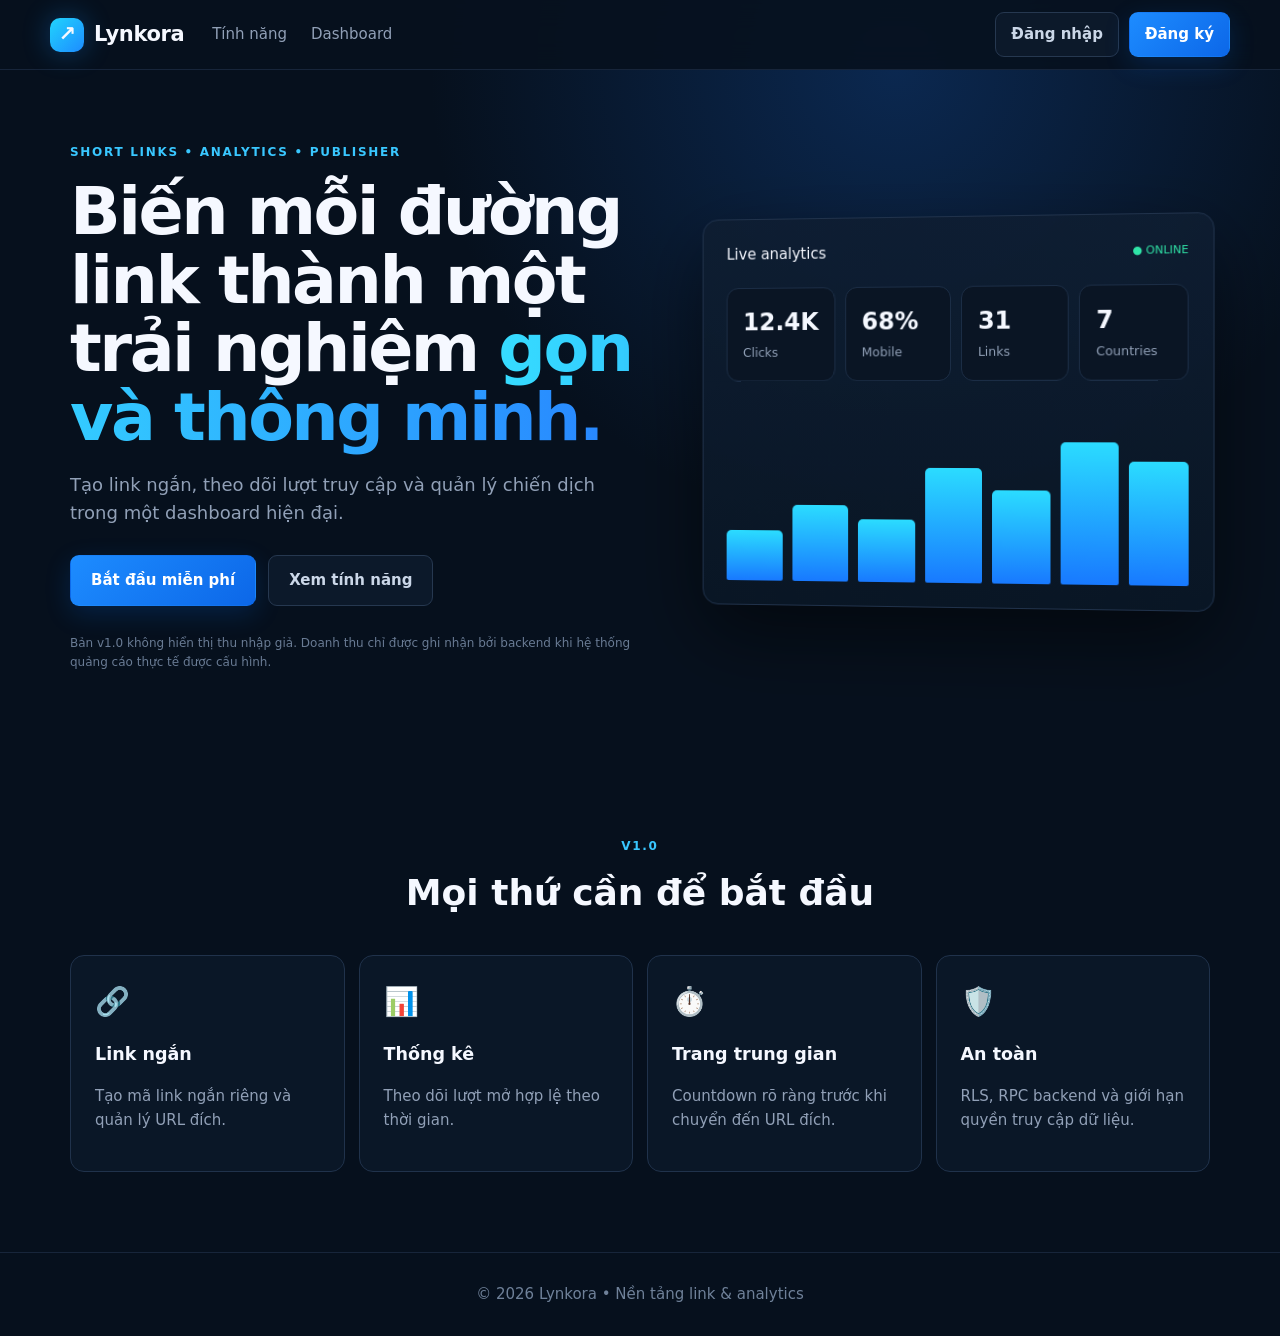
==== index.html @ f9907dd0 "Add files via upload" ====
<!doctype html>
<html lang="vi">
<head>
  <meta charset="utf-8">
  <meta name="viewport" content="width=device-width,initial-scale=1,viewport-fit=cover">
  <meta name="theme-color" content="#07101d">
  <title>Lynkora — Rút gọn link thông minh</title>
  <link rel="stylesheet" href="styles.css?v=1">
</head>
<body>
<header class="topbar">
  <a class="brand" href="index.html"><span class="logo">↗</span><span>Lynkora</span></a>
  <nav><a href="#features">Tính năng</a><a href="dashboard.html">Dashboard</a></nav>
  <div class="auth-actions"><a class="ghost" href="auth.html">Đăng nhập</a><a class="primary" href="auth.html#register">Đăng ký</a></div>
</header>

<main>
  <section class="hero">
    <div class="hero-copy">
      <span class="eyebrow">SHORT LINKS • ANALYTICS • PUBLISHER</span>
      <h1>Biến mỗi đường link thành một trải nghiệm <span>gọn và thông minh.</span></h1>
      <p>Tạo link ngắn, theo dõi lượt truy cập và quản lý chiến dịch trong một dashboard hiện đại.</p>
      <div class="hero-actions"><a class="primary big" href="auth.html#register">Bắt đầu miễn phí</a><a class="ghost big" href="#features">Xem tính năng</a></div>
      <p class="fine">Bản v1.0 không hiển thị thu nhập giả. Doanh thu chỉ được ghi nhận bởi backend khi hệ thống quảng cáo thực tế được cấu hình.</p>
    </div>
    <div class="hero-card">
      <div class="mini-head"><span>Live analytics</span><span class="dot">● ONLINE</span></div>
      <div class="metric-grid">
        <div><b>12.4K</b><small>Clicks</small></div><div><b>68%</b><small>Mobile</small></div>
        <div><b>31</b><small>Links</small></div><div><b>7</b><small>Countries</small></div>
      </div>
      <div class="bars"><i style="height:32%"></i><i style="height:48%"></i><i style="height:39%"></i><i style="height:72%"></i><i style="height:58%"></i><i style="height:88%"></i><i style="height:76%"></i></div>
    </div>
  </section>

  <section id="features" class="section">
    <div class="section-title"><span class="eyebrow">V1.0</span><h2>Mọi thứ cần để bắt đầu</h2></div>
    <div class="features">
      <article><span>🔗</span><h3>Link ngắn</h3><p>Tạo mã link ngắn riêng và quản lý URL đích.</p></article>
      <article><span>📊</span><h3>Thống kê</h3><p>Theo dõi lượt mở hợp lệ theo thời gian.</p></article>
      <article><span>⏱️</span><h3>Trang trung gian</h3><p>Countdown rõ ràng trước khi chuyển đến URL đích.</p></article>
      <article><span>🛡️</span><h3>An toàn</h3><p>RLS, RPC backend và giới hạn quyền truy cập dữ liệu.</p></article>
    </div>
  </section>
</main>
<footer>© 2026 Lynkora • Nền tảng link & analytics</footer>
<script src="config.js?v=1"></script><script src="app.js?v=1"></script>
</body></html>
---- styles.css ----
:root{--bg:#06101d;--panel:#0b1728;--panel2:#0e1d31;--line:#20324b;--text:#f5f8ff;--muted:#91a0b7;--blue:#1d8cff;--cyan:#21d4fd;--green:#2fe4a7}*{box-sizing:border-box}html{scroll-behavior:smooth}body{margin:0;background:radial-gradient(circle at 70% 5%,#0b2850 0,transparent 30%),var(--bg);color:var(--text);font:15px/1.55 system-ui,-apple-system,BlinkMacSystemFont,"Segoe UI",sans-serif}a{color:inherit;text-decoration:none}button,input{font:inherit}.topbar{height:70px;display:flex;align-items:center;gap:28px;padding:0 max(20px,calc((100vw - 1180px)/2));border-bottom:1px solid #17253a;background:#07111ee8;backdrop-filter:blur(14px);position:sticky;top:0;z-index:10}.brand{display:flex;align-items:center;gap:10px;font-size:21px;font-weight:850;letter-spacing:-.4px}.logo{display:grid;place-items:center;width:34px;height:34px;border-radius:10px;background:linear-gradient(135deg,var(--cyan),var(--blue));box-shadow:0 0 28px #168fff55}.topbar nav{display:flex;gap:24px;color:var(--muted)}.auth-actions{margin-left:auto;display:flex;gap:10px;align-items:center}.primary,.ghost{border:1px solid transparent;border-radius:9px;padding:10px 15px;font-weight:750;cursor:pointer}.primary{background:linear-gradient(135deg,var(--blue),#0c67e8);color:white;box-shadow:0 8px 26px #0875ff2e}.ghost{background:#0c192a;color:#cbd7e8;border-color:#263850}.big{padding:13px 20px}.full{width:100%}.tiny{padding:6px 10px;font-size:12px}.hero{min-height:590px;max-width:1180px;margin:auto;display:grid;grid-template-columns:1.05fr .95fr;gap:60px;align-items:center;padding:70px 20px}.hero h1{font-size:clamp(40px,5.2vw,68px);line-height:1.03;letter-spacing:-2.5px;margin:14px 0 20px}.hero h1 span{background:linear-gradient(90deg,#36dcff,#2888ff);color:transparent;background-clip:text}.hero-copy>p{color:var(--muted);max-width:650px;font-size:18px}.eyebrow{font-size:12px;font-weight:850;letter-spacing:1.7px;color:#39c7ff}.hero-actions{display:flex;gap:12px;margin:28px 0}.fine{font-size:12px!important;color:#697b94!important}.hero-card,.panel{background:linear-gradient(180deg,#0e1d31e8,#091625e8);border:1px solid var(--line);border-radius:16px;box-shadow:0 30px 80px #0008}.hero-card{padding:24px;transform:perspective(900px) rotateY(-4deg)}.mini-head,.row-between{display:flex;justify-content:space-between;align-items:center}.dot{color:var(--green);font-size:11px}.metric-grid,.stats{display:grid;grid-template-columns:repeat(4,1fr);gap:10px;margin:22px 0}.metric-grid div,.stats article{background:#0a1524;border:1px solid #1b2d45;border-radius:12px;padding:16px}.metric-grid b,.stats b{display:block;font-size:24px}.metric-grid small,.stats small{color:var(--muted)}.bars{height:180px;display:flex;align-items:end;gap:10px;padding-top:20px}.bars i{flex:1;border-radius:5px 5px 2px 2px;background:linear-gradient(#2bdcff,#1879ff)}.section{max-width:1180px;margin:auto;padding:80px 20px}.section-title{text-align:center;margin-bottom:34px}.section-title h2{font-size:36px;margin:8px}.features{display:grid;grid-template-columns:repeat(4,1fr);gap:14px}.features article{padding:24px;background:#0a1727;border:1px solid var(--line);border-radius:14px}.features article span{font-size:28px}.features p,.muted{color:var(--muted)}footer{text-align:center;color:#6f8199;border-top:1px solid #17253a;padding:30px}.center-page{min-height:100vh;display:grid;place-items:center;padding:80px 18px}.floating{position:absolute;top:24px;left:24px}.auth-shell{width:min(440px,100%)}.tabs{display:grid;grid-template-columns:1fr 1fr;background:#081421;border:1px solid var(--line);border-radius:12px 12px 0 0;overflow:hidden}.tabs button{padding:13px;background:transparent;color:var(--muted);border:0}.tabs button.active{background:#10223a;color:white}.auth-shell .panel{border-radius:0 0 16px 16px}.panel{padding:24px}.panel h1,.panel h2{margin-top:0}.panel label{display:block;margin:15px 0;color:#c8d4e5;font-weight:650}.panel input,.shorten input{width:100%;margin-top:7px;padding:13px;border-radius:9px;border:1px solid #263b58;background:#071321;color:white;outline:none}.panel input:focus,.shorten input:focus{border-color:var(--blue);box-shadow:0 0 0 3px #168cff1d}.hidden{display:none!important}.msg{min-height:22px;color:#64d7ff;margin-top:12px}.gate{width:min(520px,100%);text-align:center}.countdown{font-size:76px;font-weight:900;margin:25px 0;color:#3ccfff;text-shadow:0 0 35px #21bfff66}.dash{max-width:1180px;margin:30px auto;display:grid;grid-template-columns:210px 1fr;gap:24px;padding:0 20px}.dash aside{display:flex;flex-direction:column;gap:7px}.dash aside b{padding:12px}.dash aside a{padding:11px 12px;border-radius:8px;color:var(--muted)}.dash aside a.active,.dash aside a:hover{background:#102039;color:white}.dash-main{min-width:0}.dash-title{margin-bottom:18px}.dash-title h1{font-size:36px;margin:5px 0}.stats{grid-template-columns:repeat(3,1fr)}.dash-main>.panel{margin:16px 0}.shorten{display:grid;grid-template-columns:1fr auto;gap:10px}.shorten input{margin:0}.link-list{display:grid;gap:8px}.link-row{display:flex;justify-content:space-between;gap:12px;align-items:center;background:#081421;border:1px solid #1c2c43;border-radius:10px;padding:13px}.link-row small{display:block;color:var(--muted);max-width:550px;overflow:hidden;text-overflow:ellipsis;white-space:nowrap}.link-row>div:last-child{display:flex;gap:10px;align-items:center;color:var(--muted)}
@media(max-width:800px){.topbar nav{display:none}.topbar{padding:0 14px}.auth-actions .muted{display:none}.hero{grid-template-columns:1fr;padding-top:45px}.hero-card{transform:none}.features{grid-template-columns:1fr 1fr}.metric-grid{grid-template-columns:1fr 1fr}.dash{grid-template-columns:1fr}.dash aside{display:none}.stats{grid-template-columns:repeat(3,1fr)}}
@media(max-width:520px){.topbar .ghost{display:none}.hero h1{font-size:43px}.hero-actions{flex-direction:column}.features{grid-template-columns:1fr}.stats{grid-template-columns:1fr}.shorten{grid-template-columns:1fr}.link-row{align-items:flex-start;flex-direction:column}.link-row>div:last-child{width:100%;justify-content:space-between}}
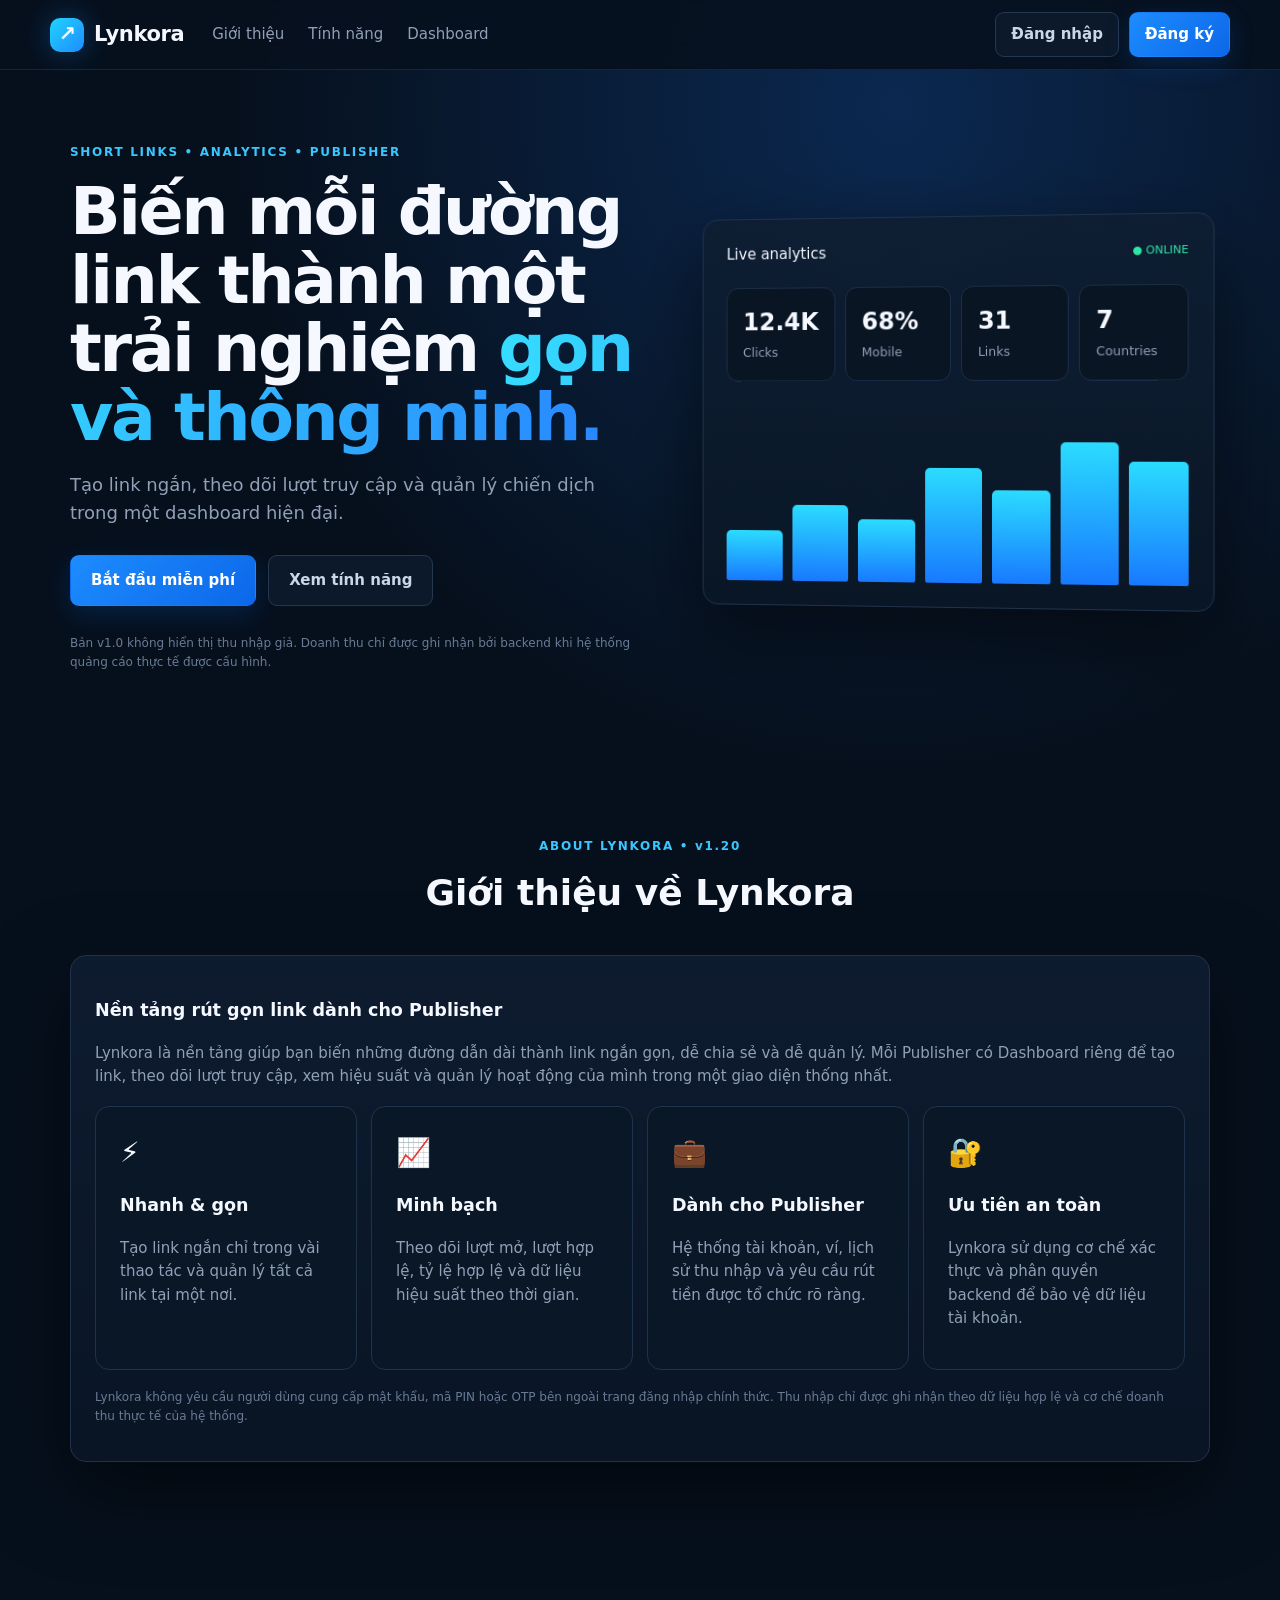
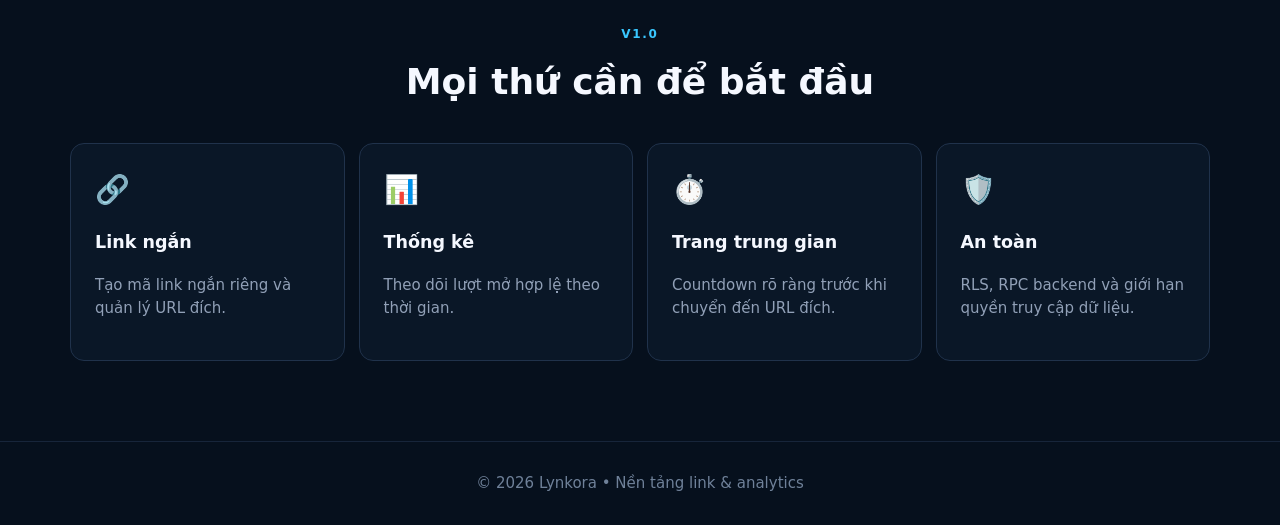
==== commit e0da384c: "Add files via upload" ====
--- a/index.html
+++ b/index.html
@@ -10,7 +10,7 @@
 <body>
 <header class="topbar">
   <a class="brand" href="index.html"><span class="logo">↗</span><span>Lynkora</span></a>
-  <nav><a href="#features">Tính năng</a><a href="dashboard.html">Dashboard</a></nav>
+  <nav><a href="#about">Giới thiệu</a><a href="#features">Tính năng</a><a href="dashboard.html">Dashboard</a></nav>
   <div class="auth-actions"><a class="ghost" href="auth.html">Đăng nhập</a><a class="primary" href="auth.html#register">Đăng ký</a></div>
 </header>
 
@@ -33,6 +33,21 @@
     </div>
   </section>
 
+  <section id="about" class="section">
+    <div class="section-title"><span class="eyebrow">ABOUT LYNKORA • v1.20</span><h2>Giới thiệu về Lynkora</h2></div>
+    <div class="panel">
+      <h3>Nền tảng rút gọn link dành cho Publisher</h3>
+      <p class="muted">Lynkora là nền tảng giúp bạn biến những đường dẫn dài thành link ngắn gọn, dễ chia sẻ và dễ quản lý. Mỗi Publisher có Dashboard riêng để tạo link, theo dõi lượt truy cập, xem hiệu suất và quản lý hoạt động của mình trong một giao diện thống nhất.</p>
+      <div class="features" style="margin-top:18px">
+        <article><span>⚡</span><h3>Nhanh &amp; gọn</h3><p>Tạo link ngắn chỉ trong vài thao tác và quản lý tất cả link tại một nơi.</p></article>
+        <article><span>📈</span><h3>Minh bạch</h3><p>Theo dõi lượt mở, lượt hợp lệ, tỷ lệ hợp lệ và dữ liệu hiệu suất theo thời gian.</p></article>
+        <article><span>💼</span><h3>Dành cho Publisher</h3><p>Hệ thống tài khoản, ví, lịch sử thu nhập và yêu cầu rút tiền được tổ chức rõ ràng.</p></article>
+        <article><span>🔐</span><h3>Ưu tiên an toàn</h3><p>Lynkora sử dụng cơ chế xác thực và phân quyền backend để bảo vệ dữ liệu tài khoản.</p></article>
+      </div>
+      <p class="fine" style="margin-top:18px">Lynkora không yêu cầu người dùng cung cấp mật khẩu, mã PIN hoặc OTP bên ngoài trang đăng nhập chính thức. Thu nhập chỉ được ghi nhận theo dữ liệu hợp lệ và cơ chế doanh thu thực tế của hệ thống.</p>
+    </div>
+  </section>
+
   <section id="features" class="section">
     <div class="section-title"><span class="eyebrow">V1.0</span><h2>Mọi thứ cần để bắt đầu</h2></div>
     <div class="features">
--- a/styles.css
+++ b/styles.css
@@ -1,3 +1,233 @@
 :root{--bg:#06101d;--panel:#0b1728;--panel2:#0e1d31;--line:#20324b;--text:#f5f8ff;--muted:#91a0b7;--blue:#1d8cff;--cyan:#21d4fd;--green:#2fe4a7}*{box-sizing:border-box}html{scroll-behavior:smooth}body{margin:0;background:radial-gradient(circle at 70% 5%,#0b2850 0,transparent 30%),var(--bg);color:var(--text);font:15px/1.55 system-ui,-apple-system,BlinkMacSystemFont,"Segoe UI",sans-serif}a{color:inherit;text-decoration:none}button,input{font:inherit}.topbar{height:70px;display:flex;align-items:center;gap:28px;padding:0 max(20px,calc((100vw - 1180px)/2));border-bottom:1px solid #17253a;background:#07111ee8;backdrop-filter:blur(14px);position:sticky;top:0;z-index:10}.brand{display:flex;align-items:center;gap:10px;font-size:21px;font-weight:850;letter-spacing:-.4px}.logo{display:grid;place-items:center;width:34px;height:34px;border-radius:10px;background:linear-gradient(135deg,var(--cyan),var(--blue));box-shadow:0 0 28px #168fff55}.topbar nav{display:flex;gap:24px;color:var(--muted)}.auth-actions{margin-left:auto;display:flex;gap:10px;align-items:center}.primary,.ghost{border:1px solid transparent;border-radius:9px;padding:10px 15px;font-weight:750;cursor:pointer}.primary{background:linear-gradient(135deg,var(--blue),#0c67e8);color:white;box-shadow:0 8px 26px #0875ff2e}.ghost{background:#0c192a;color:#cbd7e8;border-color:#263850}.big{padding:13px 20px}.full{width:100%}.tiny{padding:6px 10px;font-size:12px}.hero{min-height:590px;max-width:1180px;margin:auto;display:grid;grid-template-columns:1.05fr .95fr;gap:60px;align-items:center;padding:70px 20px}.hero h1{font-size:clamp(40px,5.2vw,68px);line-height:1.03;letter-spacing:-2.5px;margin:14px 0 20px}.hero h1 span{background:linear-gradient(90deg,#36dcff,#2888ff);color:transparent;background-clip:text}.hero-copy>p{color:var(--muted);max-width:650px;font-size:18px}.eyebrow{font-size:12px;font-weight:850;letter-spacing:1.7px;color:#39c7ff}.hero-actions{display:flex;gap:12px;margin:28px 0}.fine{font-size:12px!important;color:#697b94!important}.hero-card,.panel{background:linear-gradient(180deg,#0e1d31e8,#091625e8);border:1px solid var(--line);border-radius:16px;box-shadow:0 30px 80px #0008}.hero-card{padding:24px;transform:perspective(900px) rotateY(-4deg)}.mini-head,.row-between{display:flex;justify-content:space-between;align-items:center}.dot{color:var(--green);font-size:11px}.metric-grid,.stats{display:grid;grid-template-columns:repeat(4,1fr);gap:10px;margin:22px 0}.metric-grid div,.stats article{background:#0a1524;border:1px solid #1b2d45;border-radius:12px;padding:16px}.metric-grid b,.stats b{display:block;font-size:24px}.metric-grid small,.stats small{color:var(--muted)}.bars{height:180px;display:flex;align-items:end;gap:10px;padding-top:20px}.bars i{flex:1;border-radius:5px 5px 2px 2px;background:linear-gradient(#2bdcff,#1879ff)}.section{max-width:1180px;margin:auto;padding:80px 20px}.section-title{text-align:center;margin-bottom:34px}.section-title h2{font-size:36px;margin:8px}.features{display:grid;grid-template-columns:repeat(4,1fr);gap:14px}.features article{padding:24px;background:#0a1727;border:1px solid var(--line);border-radius:14px}.features article span{font-size:28px}.features p,.muted{color:var(--muted)}footer{text-align:center;color:#6f8199;border-top:1px solid #17253a;padding:30px}.center-page{min-height:100vh;display:grid;place-items:center;padding:80px 18px}.floating{position:absolute;top:24px;left:24px}.auth-shell{width:min(440px,100%)}.tabs{display:grid;grid-template-columns:1fr 1fr;background:#081421;border:1px solid var(--line);border-radius:12px 12px 0 0;overflow:hidden}.tabs button{padding:13px;background:transparent;color:var(--muted);border:0}.tabs button.active{background:#10223a;color:white}.auth-shell .panel{border-radius:0 0 16px 16px}.panel{padding:24px}.panel h1,.panel h2{margin-top:0}.panel label{display:block;margin:15px 0;color:#c8d4e5;font-weight:650}.panel input,.shorten input{width:100%;margin-top:7px;padding:13px;border-radius:9px;border:1px solid #263b58;background:#071321;color:white;outline:none}.panel input:focus,.shorten input:focus{border-color:var(--blue);box-shadow:0 0 0 3px #168cff1d}.hidden{display:none!important}.msg{min-height:22px;color:#64d7ff;margin-top:12px}.gate{width:min(520px,100%);text-align:center}.countdown{font-size:76px;font-weight:900;margin:25px 0;color:#3ccfff;text-shadow:0 0 35px #21bfff66}.dash{max-width:1180px;margin:30px auto;display:grid;grid-template-columns:210px 1fr;gap:24px;padding:0 20px}.dash aside{display:flex;flex-direction:column;gap:7px}.dash aside b{padding:12px}.dash aside a{padding:11px 12px;border-radius:8px;color:var(--muted)}.dash aside a.active,.dash aside a:hover{background:#102039;color:white}.dash-main{min-width:0}.dash-title{margin-bottom:18px}.dash-title h1{font-size:36px;margin:5px 0}.stats{grid-template-columns:repeat(3,1fr)}.dash-main>.panel{margin:16px 0}.shorten{display:grid;grid-template-columns:1fr auto;gap:10px}.shorten input{margin:0}.link-list{display:grid;gap:8px}.link-row{display:flex;justify-content:space-between;gap:12px;align-items:center;background:#081421;border:1px solid #1c2c43;border-radius:10px;padding:13px}.link-row small{display:block;color:var(--muted);max-width:550px;overflow:hidden;text-overflow:ellipsis;white-space:nowrap}.link-row>div:last-child{display:flex;gap:10px;align-items:center;color:var(--muted)}
 @media(max-width:800px){.topbar nav{display:none}.topbar{padding:0 14px}.auth-actions .muted{display:none}.hero{grid-template-columns:1fr;padding-top:45px}.hero-card{transform:none}.features{grid-template-columns:1fr 1fr}.metric-grid{grid-template-columns:1fr 1fr}.dash{grid-template-columns:1fr}.dash aside{display:none}.stats{grid-template-columns:repeat(3,1fr)}}
-@media(max-width:520px){.topbar .ghost{display:none}.hero h1{font-size:43px}.hero-actions{flex-direction:column}.features{grid-template-columns:1fr}.stats{grid-template-columns:1fr}.shorten{grid-template-columns:1fr}.link-row{align-items:flex-start;flex-direction:column}.link-row>div:last-child{width:100%;justify-content:space-between}}+@media(max-width:520px){.topbar .ghost{display:none}.hero h1{font-size:43px}.hero-actions{flex-direction:column}.features{grid-template-columns:1fr}.stats{grid-template-columns:1fr}.shorten{grid-template-columns:1fr}.link-row{align-items:flex-start;flex-direction:column}.link-row>div:last-child{width:100%;justify-content:space-between}}
+
+/* Lynkora v1.1 */
+.compact{margin:2px 0 0}.danger{border:1px solid #6d2d3b;background:#2a1118;color:#ff9cac;border-radius:9px;padding:10px 15px;font-weight:750;cursor:pointer}.link-main{min-width:0;flex:1}.code-line{display:flex;align-items:center;gap:8px}.status{display:inline-flex;align-items:center;padding:3px 7px;border-radius:99px;font-size:10px;font-weight:850;letter-spacing:.4px}.status.on{color:#69f0bd;background:#0f3c32;border:1px solid #17614e}.status.off{color:#b8c2d2;background:#182231;border:1px solid #2a3a50}.short-preview{color:#4bc7ff!important}.link-actions{flex-wrap:wrap;justify-content:flex-end}.disabled-link{opacity:.68}.admin-wrap{max-width:1180px;margin:34px auto;padding:0 20px}.admin-stats{grid-template-columns:repeat(4,1fr)}.table-scroll{overflow:auto;border:1px solid #1c2d44;border-radius:12px}table{width:100%;border-collapse:collapse;min-width:860px;background:#081421}th,td{text-align:left;padding:12px 13px;border-bottom:1px solid #18283d;vertical-align:middle}th{font-size:12px;color:#8fa2bb;background:#0c192a;position:sticky;top:0}td{color:#dce6f4}.url-cell{max-width:330px;overflow:hidden;text-overflow:ellipsis;white-space:nowrap}.table-actions{display:flex;gap:7px}
+@media(max-width:800px){.admin-stats{grid-template-columns:1fr 1fr}.link-actions{justify-content:flex-start}.link-row{align-items:flex-start}}
+@media(max-width:520px){.admin-stats{grid-template-columns:1fr 1fr}.code-line{flex-wrap:wrap}}
+
+
+/* =========================================================
+   Lynkora v1.2 — Mobile + Analytics
+   ========================================================= */
+.stats-four{grid-template-columns:repeat(4,1fr)}
+.pill{display:inline-flex;align-items:center;white-space:nowrap;padding:6px 10px;border-radius:999px;background:#0b2137;border:1px solid #24405f;color:#75dfff;font-size:12px;font-weight:800}
+.daily-chart{height:210px;display:grid;grid-template-columns:repeat(7,minmax(36px,1fr));align-items:end;gap:10px;padding:24px 4px 0;margin-top:10px;border-bottom:1px solid #20324b}
+.day-col{height:100%;display:grid;grid-template-rows:1fr auto auto;gap:5px;align-items:end;text-align:center;min-width:0}
+.bar-stack{height:145px;display:flex;align-items:end;justify-content:center;gap:3px}
+.bar-stack i{display:block;width:min(14px,38%);min-height:2px;border-radius:5px 5px 2px 2px;transition:height .25s ease}
+.bar-open{background:linear-gradient(#33d7ff,#1687ff)}
+.bar-valid{background:linear-gradient(#64f0b5,#18aa79)}
+.day-col>b{font-size:12px}.day-col>small{font-size:10px;color:var(--muted);white-space:nowrap}
+.chart-legend{display:flex;justify-content:flex-end;gap:14px;margin-top:12px;color:var(--muted);font-size:12px}
+.chart-legend span{display:flex;align-items:center;gap:5px}.legend-dot{width:8px;height:8px;border-radius:50%}.legend-dot.opens{background:#22a8ff}.legend-dot.valid{background:#37d89c}
+.link-meta{display:flex;flex-wrap:wrap;gap:10px;margin-top:8px;color:#7f92ab;font-size:11px}
+.target-preview{margin-top:3px}.mobile-only{display:none}
+.mobile-card-list{display:grid;gap:10px;margin-top:14px}
+.mobile-admin-card{padding:14px;background:#081421;border:1px solid #1c2c43;border-radius:12px;min-width:0}
+.mobile-admin-card small{display:block;color:var(--muted);overflow:hidden;text-overflow:ellipsis;white-space:nowrap}
+.mobile-admin-card .gap{gap:10px}
+.mini-metrics{display:grid;grid-template-columns:repeat(3,1fr);gap:7px;margin:12px 0}
+.mini-metrics span{padding:9px;background:#0c1a2c;border:1px solid #1d314a;border-radius:9px;text-align:center}
+.mini-metrics b,.mini-metrics small{display:block}.mini-metrics small{font-size:10px}
+.mobile-card-actions{display:flex;gap:8px;margin-top:12px}
+.admin-title{padding-top:4px}
+.admin-wrap>.panel{margin:16px 0}
+
+@media(max-width:800px){
+  .stats-four{grid-template-columns:1fr 1fr}
+  .daily-chart{gap:6px}
+  .bar-stack{height:120px}
+}
+@media(max-width:520px){
+  body{overflow-x:hidden}
+  .topbar{height:66px;padding:0 12px;gap:10px}
+  .brand{font-size:20px}.logo{width:32px;height:32px}
+  .topbar .ghost.mobile-keep{display:inline-flex!important;padding:8px 10px}
+  .auth-actions{gap:6px}
+  .dash{margin:20px auto;padding:0 12px}
+  .dash-title h1{font-size:34px;line-height:1.08}
+  .stats-four{grid-template-columns:1fr 1fr;gap:9px}
+  .stats-four article{padding:14px}.stats-four b{font-size:26px}
+  .panel{padding:18px}
+  .row-between{gap:10px;align-items:flex-start}
+  .daily-chart{height:180px;gap:3px;padding-left:0;padding-right:0}
+  .bar-stack{height:112px;gap:2px}.bar-stack i{width:10px}
+  .day-col>b{font-size:11px}.day-col>small{font-size:9px}
+  .chart-legend{justify-content:flex-start}
+  .link-row{padding:14px;width:100%;overflow:hidden}
+  .link-main{width:100%}.link-row small{max-width:100%}
+  .link-actions{width:100%;display:grid!important;grid-template-columns:1fr 1fr;gap:8px!important}
+  .link-actions>span{grid-column:1/-1}
+  .link-actions .tiny{display:flex!important;align-items:center;justify-content:center;width:100%;min-height:42px}
+  .admin-wrap{margin:18px auto;padding:0 12px}
+  .admin-title h1{font-size:36px;line-height:1.05;margin-top:8px}
+  .admin-stats{gap:9px}.admin-stats article{padding:14px}
+  .desktop-only{display:none!important}.mobile-only{display:grid!important}
+  .mobile-card-actions .tiny{display:inline-flex!important}
+  .pill{font-size:10px;padding:5px 8px}
+}
+
+/* Lynkora v1.3 — Revenue estimate */
+.revenue-panel{border-color:#214a5b;background:linear-gradient(135deg,#081725,#0a1e2b)}
+.revenue-number{text-align:right;min-width:150px}.revenue-number small,.revenue-number span{display:block;color:var(--muted)}.revenue-number b{display:block;font-size:30px;margin:5px 0;color:#73f0c1}
+.cpm-form{display:flex;align-items:end;gap:10px}.cpm-form label{display:grid;gap:6px;color:var(--muted);font-size:12px}.cpm-form input{width:180px}
+.revenue-admin{display:flex;justify-content:space-between;align-items:center;margin-top:18px;padding-top:15px;border-top:1px solid #1c3348}.revenue-admin b{font-size:26px;color:#73f0c1}
+@media(max-width:520px){.revenue-panel .row-between{display:grid}.revenue-number{text-align:left;margin-top:12px}.cpm-form{display:grid;width:100%;margin-top:12px}.cpm-form input{width:100%}.cpm-form .primary{display:flex!important;justify-content:center}.revenue-admin{gap:10px}.revenue-admin b{font-size:22px}}
+
+/* Lynkora v1.4 */
+.stats-five{grid-template-columns:repeat(5,1fr)}
+@media(max-width:900px){.stats-five{grid-template-columns:repeat(3,1fr)}}
+@media(max-width:520px){.stats-five{grid-template-columns:1fr 1fr}}
+
+/* Lynkora v1.6 — Anti-fraud logs */
+.fraud-reason-stats{display:grid;grid-template-columns:repeat(4,1fr);gap:10px;margin:16px 0}
+.fraud-reason-stats article{padding:14px;background:#081421;border:1px solid #1c2c43;border-radius:12px}
+.fraud-reason-stats small{display:block;color:var(--muted);margin-bottom:5px}
+.fraud-reason-stats b{font-size:24px}
+.client-cell{max-width:240px;overflow:hidden;text-overflow:ellipsis;white-space:nowrap}
+.client-preview{margin-top:6px}
+@media(max-width:700px){.fraud-reason-stats{grid-template-columns:1fr 1fr}}
+
+/* Lynkora v1.7 — Internal wallet & earnings ledger */
+.wallet-mini{display:grid;grid-template-columns:1fr 1fr;gap:10px;margin-top:14px}
+.wallet-mini>span,.wallet-admin-summary>span{padding:12px 14px;border:1px solid #1c2c43;border-radius:12px;background:#081421}
+.wallet-mini small,.wallet-admin-summary small{display:block;color:var(--muted);margin-bottom:5px}
+.wallet-mini b,.wallet-admin-summary b{font-size:20px}
+.wallet-admin-summary{display:grid;grid-template-columns:1fr 1fr;gap:10px;margin-top:14px}
+.earning-plus{white-space:nowrap}
+@media(max-width:700px){
+  .wallet-mini,.wallet-admin-summary{grid-template-columns:1fr}
+}
+
+/* Lynkora v1.8 — withdrawal requests */
+.withdraw-form{display:grid;grid-template-columns:1fr 2fr auto;gap:10px;align-items:end;margin:16px 0}
+.withdraw-form label{display:grid;gap:6px}
+.withdraw-form input{width:100%}
+.inline-actions{display:flex;gap:6px;flex-wrap:wrap}
+@media(max-width:700px){.withdraw-form{grid-template-columns:1fr}.inline-actions{margin-top:8px}}
+
+/* Lynkora v1.9 — payout profile + withdrawal config */
+.payout-profile-form{display:grid;grid-template-columns:1fr 1.2fr 1.5fr 1.2fr auto;gap:10px;align-items:end;margin-top:16px}
+.payout-profile-form label{display:grid;gap:6px}
+.payout-profile-form select{width:100%;padding:14px;border-radius:14px;border:1px solid rgba(255,255,255,.08);background:#06140f;color:#fff;outline:none}
+.withdraw-rules{display:flex;justify-content:space-between;align-items:center;gap:12px;padding:12px 14px;margin:14px 0;border:1px solid #1c2c43;border-radius:12px;background:#081421}
+.withdraw-rules span{color:var(--muted);font-size:13px}
+.withdraw-rules b{font-size:18px}
+@media(max-width:900px){.payout-profile-form{grid-template-columns:1fr 1fr}.payout-profile-form button{grid-column:1/-1}}
+@media(max-width:700px){.payout-profile-form{grid-template-columns:1fr}.payout-profile-form button{grid-column:auto}}
+
+
+/* Lynkora v1.10 — canonical wallet balance */
+.wallet-mini-v110{grid-template-columns:repeat(4,minmax(0,1fr))}
+.wallet-admin-v110{grid-template-columns:repeat(5,minmax(0,1fr))}
+.wallet-card-metrics{margin-top:10px}
+@media(max-width:1100px){
+  .wallet-admin-v110{grid-template-columns:repeat(3,minmax(0,1fr))}
+}
+@media(max-width:850px){
+  .wallet-mini-v110{grid-template-columns:1fr 1fr}
+  .wallet-admin-v110{grid-template-columns:1fr 1fr}
+}
+@media(max-width:520px){
+  .wallet-mini-v110,.wallet-admin-v110{grid-template-columns:1fr}
+}
+
+
+/* Lynkora v1.11 — per-link analytics */
+.link-analytics-head{gap:18px}
+.analytics-target{display:block;max-width:260px;overflow:hidden;text-overflow:ellipsis;white-space:nowrap;margin-top:3px}
+.link-detail-chart{margin-top:22px;padding-top:20px;border-top:1px solid var(--line)}
+.link-detail-chart h3{margin:0 0 4px}
+.analytics-select{min-width:150px;padding:10px 12px;border-radius:9px;border:1px solid #263b58;background:#071321;color:#fff;outline:none}
+.analytics-select:focus{border-color:var(--blue);box-shadow:0 0 0 3px #168cff1d}
+.link-daily-revenue{display:flex;justify-content:flex-end;margin-top:12px}
+.link-daily-revenue span{display:flex;align-items:center;gap:10px;background:#081421;border:1px solid #1c2c43;border-radius:10px;padding:10px 13px}
+.link-daily-revenue small{color:var(--muted)}
+.link-analytics-metrics{grid-template-columns:repeat(4,1fr);margin:12px 0}
+@media(max-width:700px){
+  .link-analytics-head,.link-detail-chart .row-between{align-items:flex-start;gap:12px;flex-direction:column}
+  .analytics-select{width:100%}
+  .link-analytics-metrics{grid-template-columns:1fr 1fr}
+}
+
+
+/* Lynkora v1.12 — Adsterra Smartlink (go.html only) */
+.sponsor-card{
+  width:100%;
+  display:flex;
+  align-items:center;
+  justify-content:space-between;
+  gap:14px;
+  margin:18px 0 20px;
+  padding:14px;
+  border:1px solid #20344d;
+  border-radius:14px;
+  background:#081421;
+}
+.sponsor-copy{
+  min-width:0;
+  display:flex;
+  flex-direction:column;
+  gap:4px;
+  text-align:left;
+}
+.sponsor-copy b{font-size:15px}
+.sponsor-copy small{color:var(--muted);line-height:1.45}
+.sponsor-label{
+  width:max-content;
+  font-size:10px;
+  font-weight:800;
+  letter-spacing:.12em;
+  color:#8fc7ff;
+}
+.sponsor-btn{
+  flex:0 0 auto;
+  display:inline-flex;
+  align-items:center;
+  justify-content:center;
+  min-height:42px;
+  padding:0 16px;
+  border-radius:10px;
+  background:#0e7eea;
+  color:#fff;
+  font-weight:800;
+  text-decoration:none;
+}
+.sponsor-btn:active{transform:translateY(1px)}
+@media(max-width:620px){
+  .sponsor-card{align-items:stretch;flex-direction:column}
+  .sponsor-btn{width:100%}
+}
+
+
+/* Lynkora v1.13 — Revenue Control */
+.revenue-control-head{gap:18px}
+.revenue-control-form{
+  display:grid;
+  grid-template-columns:1.4fr .8fr auto auto;
+  gap:12px;
+  align-items:end;
+  margin-top:18px;
+}
+.revenue-control-form label{display:grid;gap:7px;color:var(--muted);font-size:13px;font-weight:700}
+.revenue-control-form input[type="number"]{
+  width:100%;min-height:44px;padding:10px 12px;border-radius:9px;
+  border:1px solid #263b58;background:#071321;color:#fff;outline:none
+}
+.revenue-toggle{
+  min-height:44px;display:flex!important;grid-template-columns:auto 1fr!important;
+  align-items:center;gap:9px!important;padding:0 12px;border:1px solid #263b58;
+  border-radius:9px;background:#071321;color:#fff!important;white-space:nowrap
+}
+.revenue-toggle input{width:18px;height:18px}
+.revenue-control-summary{margin-top:16px}
+@media(max-width:900px){
+  .revenue-control-form{grid-template-columns:1fr 1fr}
+}
+@media(max-width:620px){
+  .revenue-control-head{align-items:flex-start;flex-direction:column}
+  .revenue-control-form{grid-template-columns:1fr}
+  .revenue-control-form .primary{width:100%}
+}
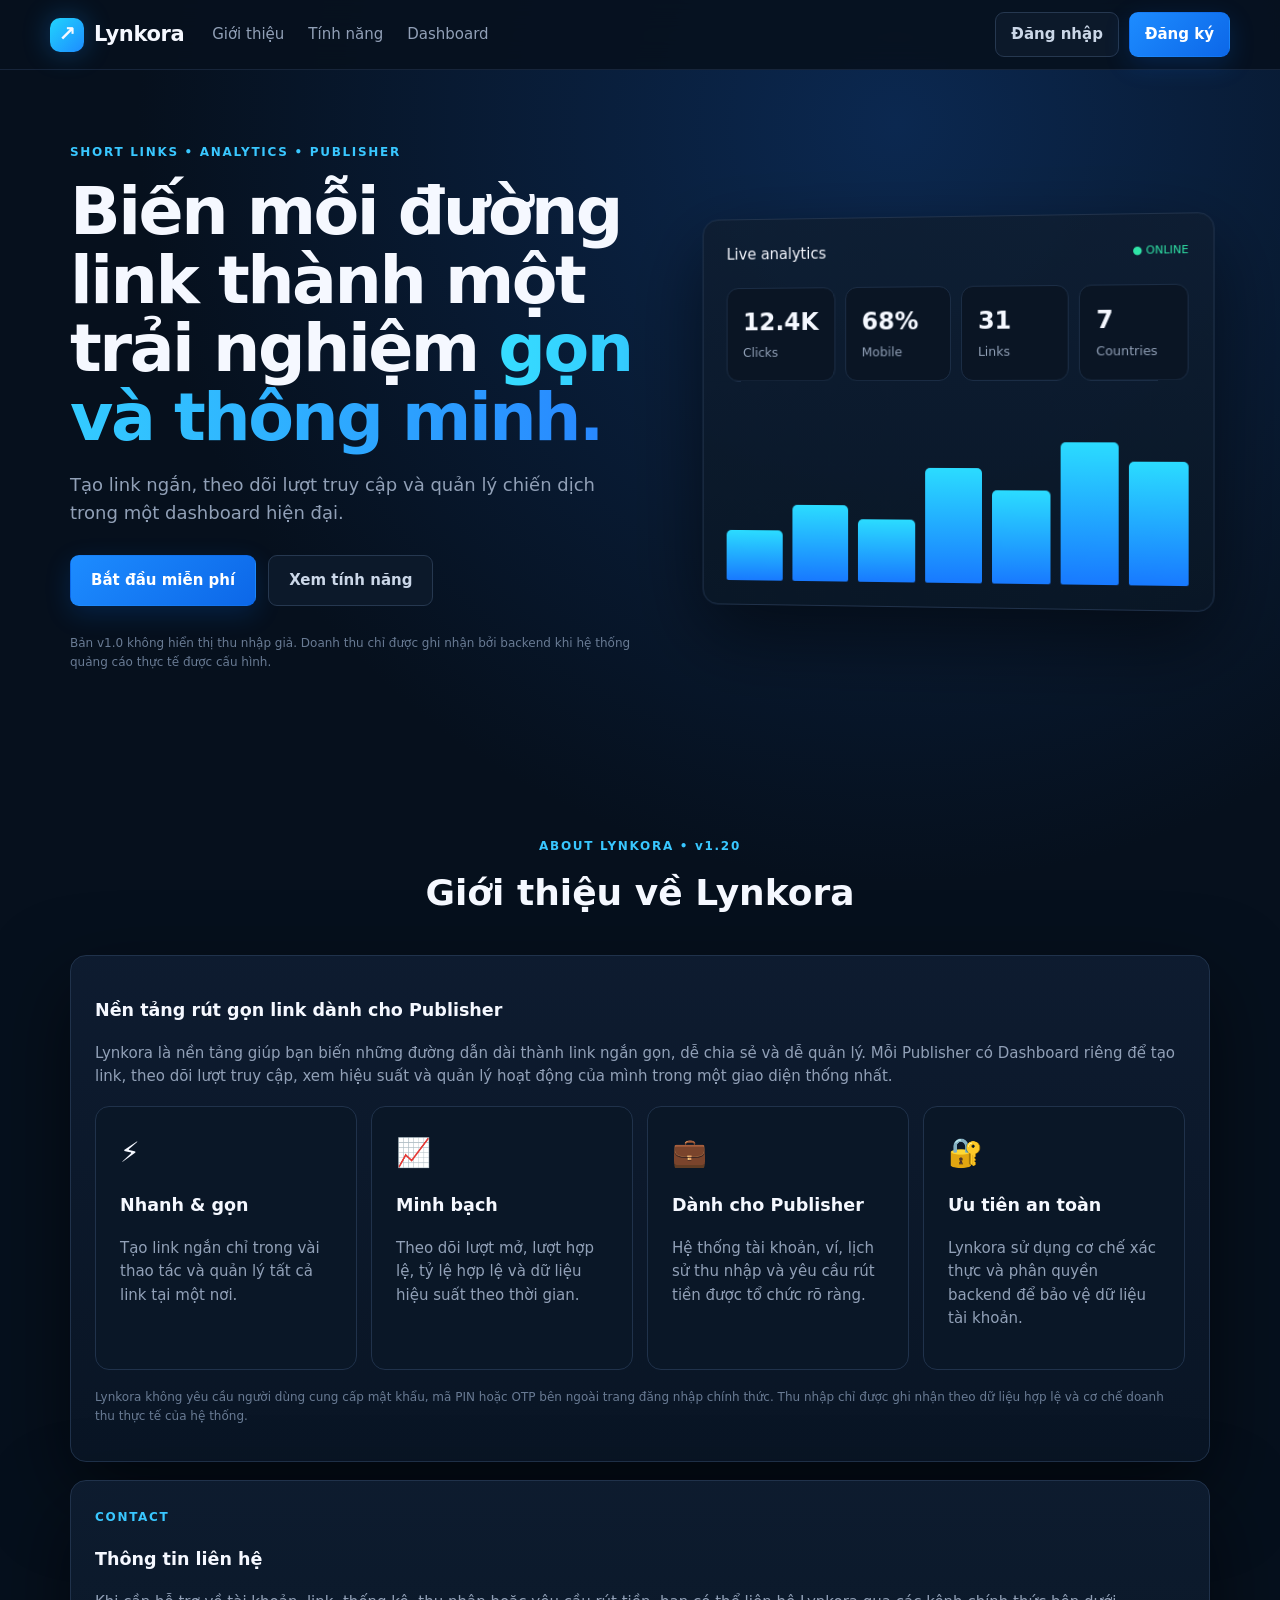
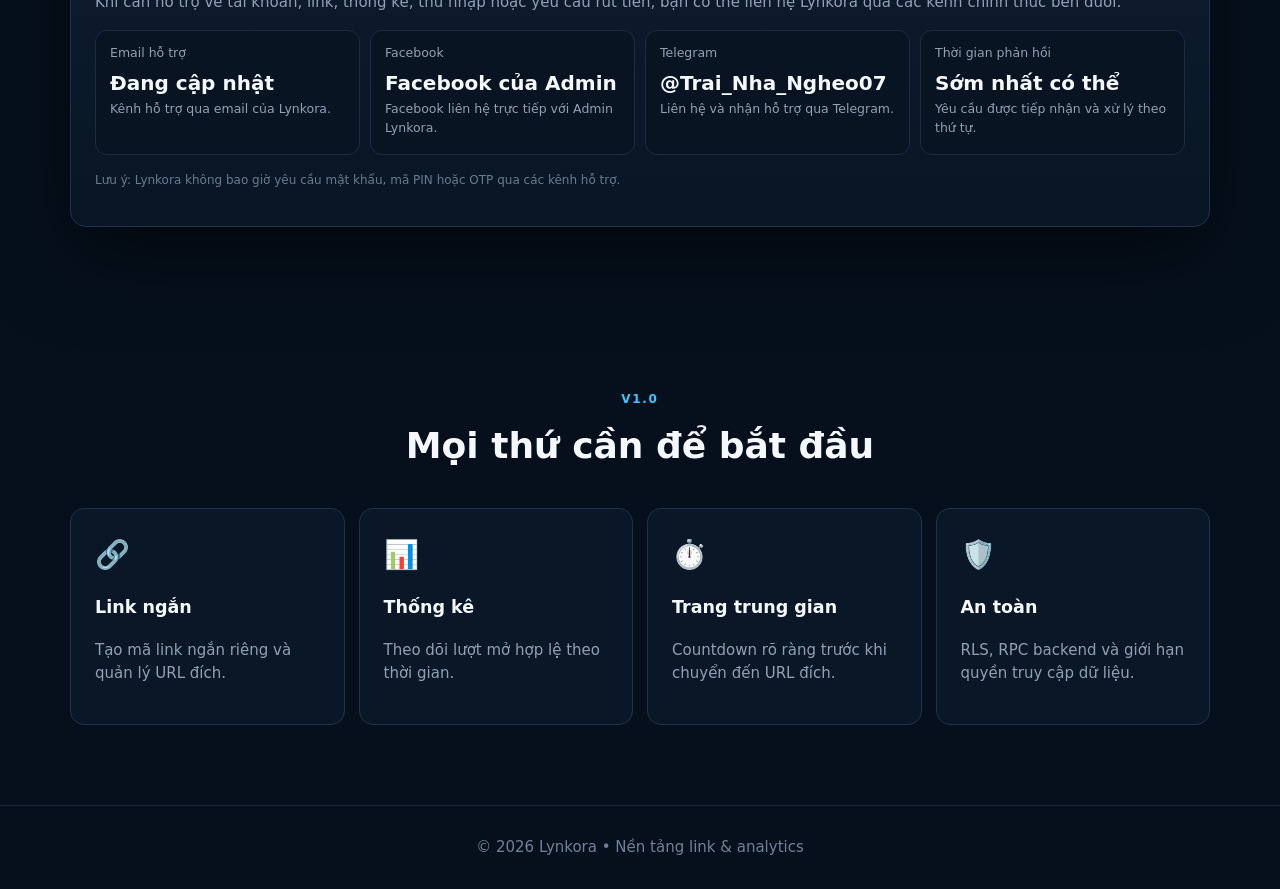
==== commit 19cff84e: "Add files via upload" ====
--- a/index.html
+++ b/index.html
@@ -46,6 +46,17 @@
       </div>
       <p class="fine" style="margin-top:18px">Lynkora không yêu cầu người dùng cung cấp mật khẩu, mã PIN hoặc OTP bên ngoài trang đăng nhập chính thức. Thu nhập chỉ được ghi nhận theo dữ liệu hợp lệ và cơ chế doanh thu thực tế của hệ thống.</p>
     </div>
+    <div class="panel" style="margin-top:18px">
+      <span class="eyebrow">CONTACT</span><h3>Thông tin liên hệ</h3>
+      <p class="muted">Khi cần hỗ trợ về tài khoản, link, thống kê, thu nhập hoặc yêu cầu rút tiền, bạn có thể liên hệ Lynkora qua các kênh chính thức bên dưới.</p>
+      <div class="wallet-mini wallet-mini-v110" style="margin-top:16px">
+        <span><small>Email hỗ trợ</small><b>Đang cập nhật</b><small>Kênh hỗ trợ qua email của Lynkora.</small></span>
+        <span><small>Facebook</small><b><a href="https://www.facebook.com/share/194QprLGyP/?mibextid=wwXIfr" target="_blank" rel="noopener noreferrer">Facebook của Admin</a></b><small>Facebook liên hệ trực tiếp với Admin Lynkora.</small></span>
+        <span><small>Telegram</small><b><a href="https://t.me/Trai_Nha_Ngheo07" target="_blank" rel="noopener noreferrer">@Trai_Nha_Ngheo07</a></b><small>Liên hệ và nhận hỗ trợ qua Telegram.</small></span>
+        <span><small>Thời gian phản hồi</small><b>Sớm nhất có thể</b><small>Yêu cầu được tiếp nhận và xử lý theo thứ tự.</small></span>
+      </div>
+      <p class="fine" style="margin-top:16px">Lưu ý: Lynkora không bao giờ yêu cầu mật khẩu, mã PIN hoặc OTP qua các kênh hỗ trợ.</p>
+    </div>
   </section>
 
   <section id="features" class="section">
